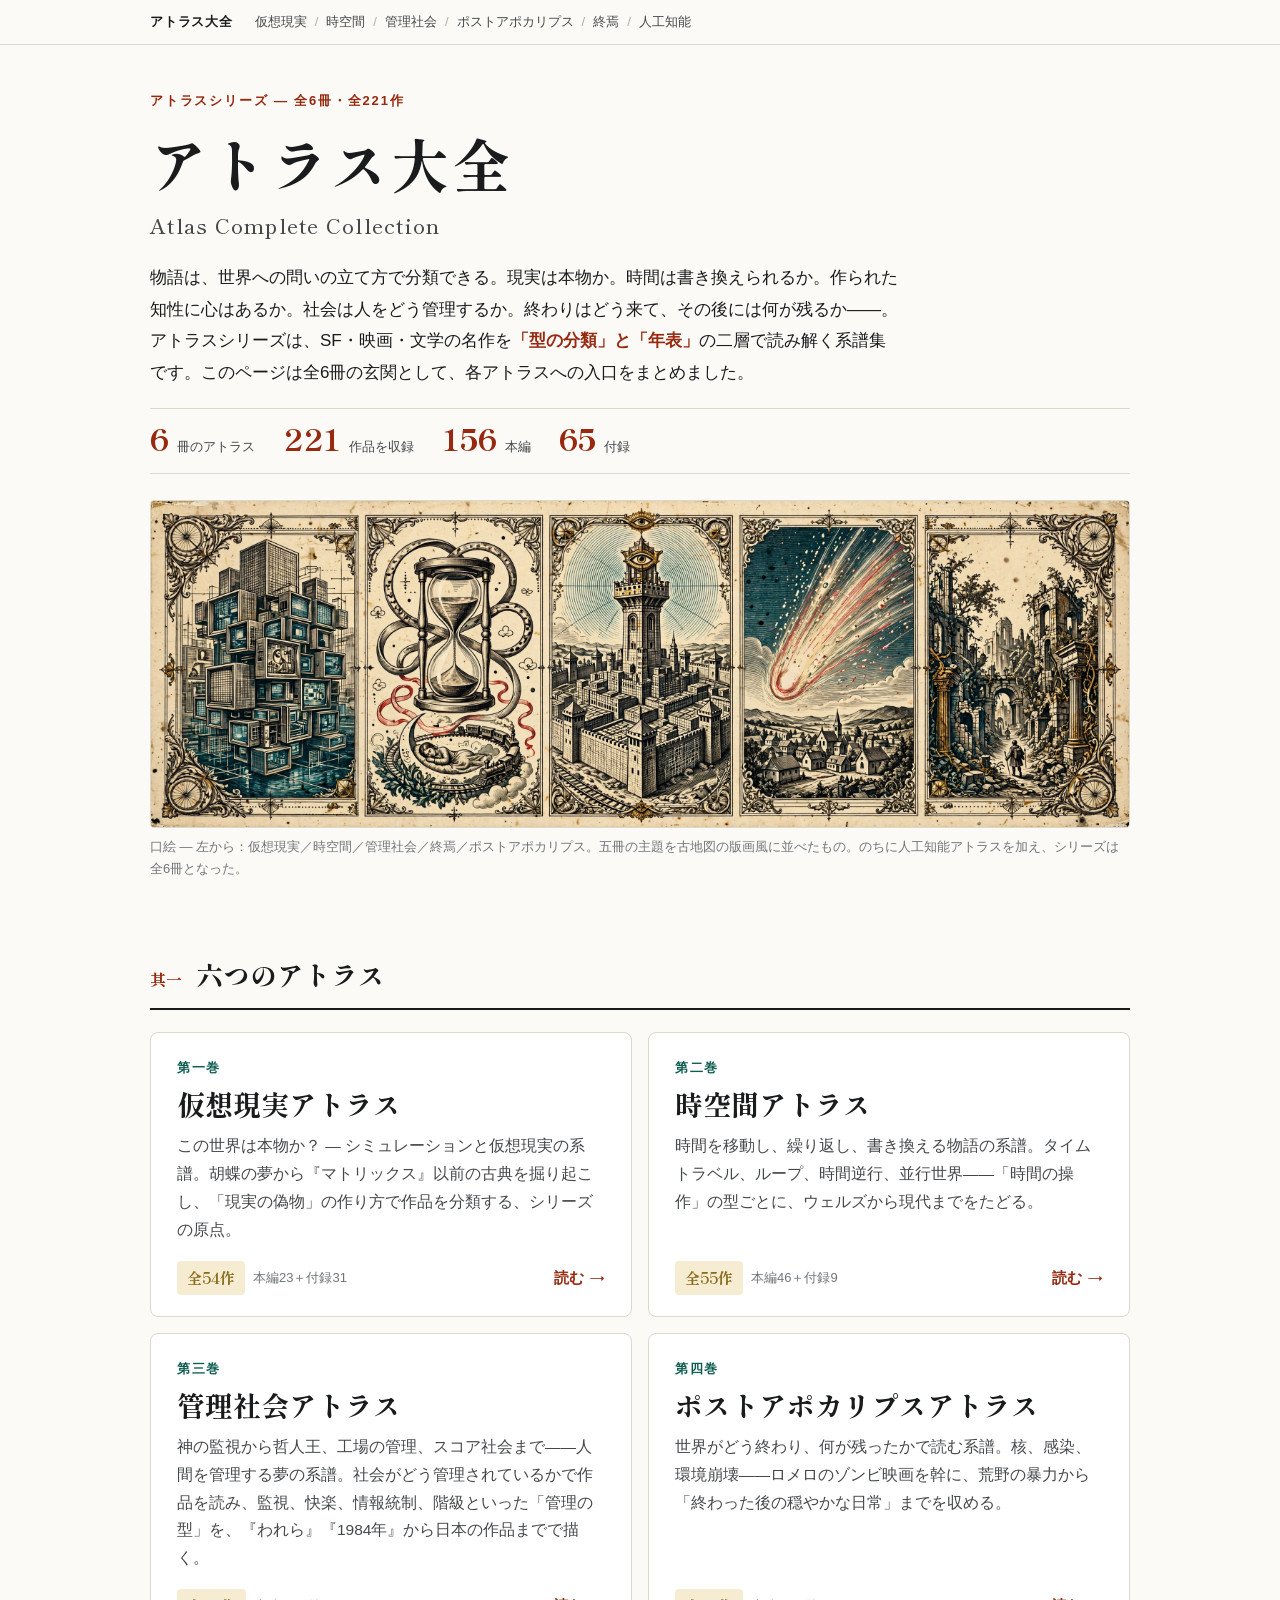
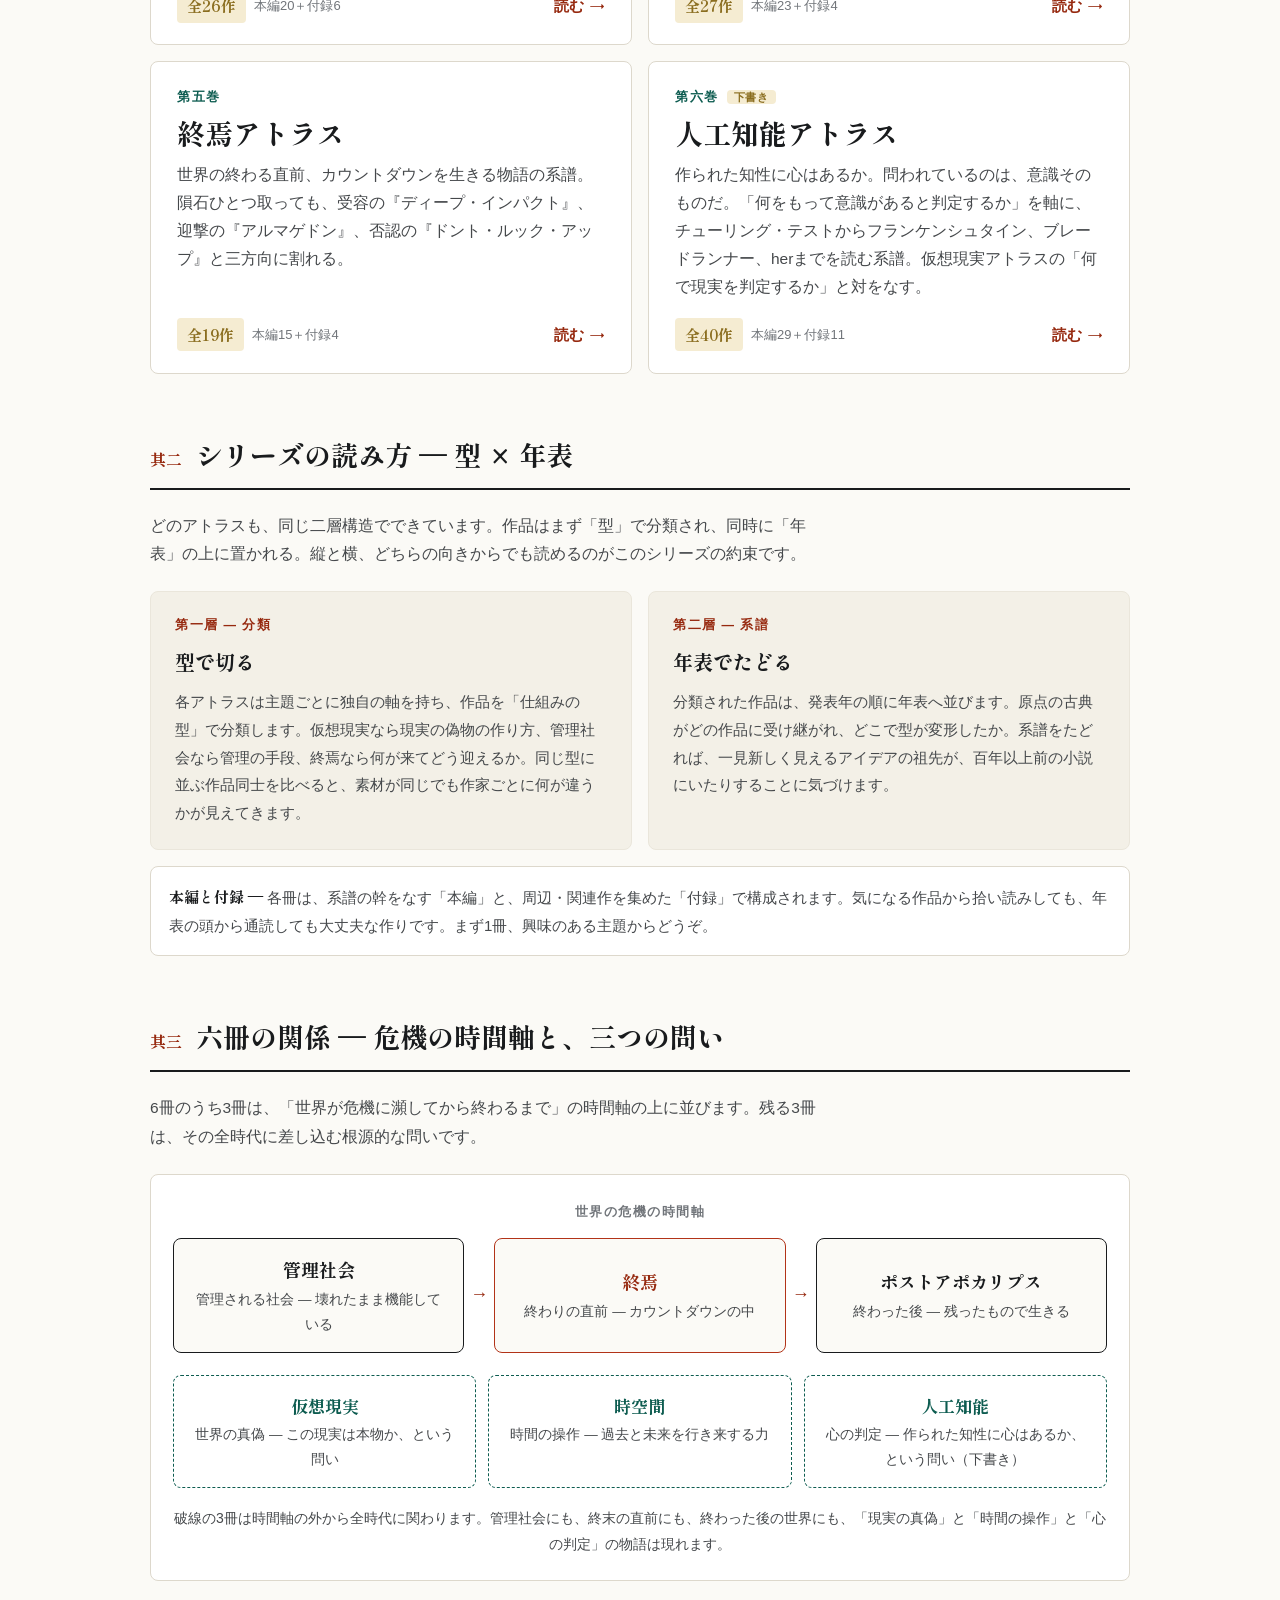
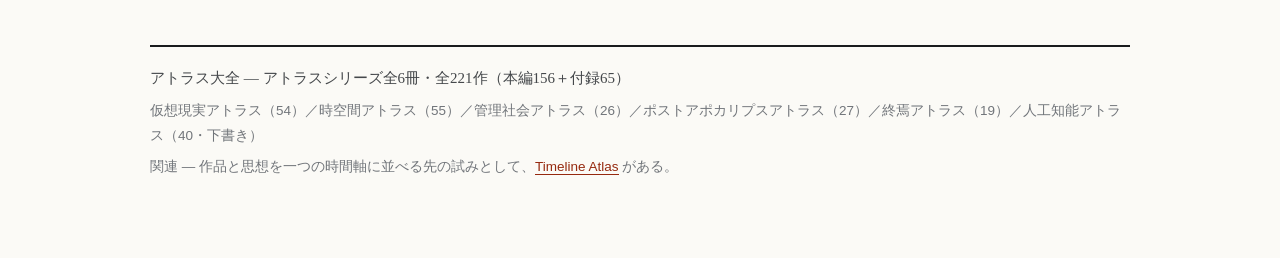
==== index.html @ c22747e1 "アトラス大全とREADMEを全6冊・全221作に更新 人工知能アトラスを第六巻（下書き）として玄関に加え、構図を危機の時間軸3冊と根源的な問い3冊に整えた。Timeline Atlas への一行の案内" ====
<!doctype html>
<html lang="ja">
  <head>
    <meta charset="utf-8" />
    <meta name="viewport" content="width=device-width, initial-scale=1, viewport-fit=cover" />
    <meta name="color-scheme" content="light dark" />
    <link rel="icon" href="data:," />
    <title>アトラス大全 ― アトラスシリーズ全6冊</title>
    <meta name="description" content="仮想現実・時空間・人工知能・管理社会・ポストアポカリプス・終焉。全221作を「型の分類×年表」で読む、アトラスシリーズ全6冊の玄関。" />
    <link rel="preconnect" href="https://fonts.googleapis.com" />
    <link rel="preconnect" href="https://fonts.gstatic.com" crossorigin />
    <link href="https://fonts.googleapis.com/css2?family=Shippori+Mincho+B1:wght@500;700;800&family=Zen+Kaku+Gothic+New:wght@400;500;700&display=swap" rel="stylesheet" />
    <style>
      button, [role="button"], select, summary, input:not([type="checkbox"], [type="radio"]) { min-height: 2.25rem; }
      * { box-sizing: border-box; }
      :root {
        --bg: #fbfaf6;
        --surface: #ffffff;
        --ink: #191b1d;
        --ink-2: #45484b;
        --muted: #71757a;
        --line: #ddd8cc;
        --line-soft: #eae6db;
        --accent: #b23318;
        --accent-ink: #96290f;
        --teal: #0d5c50;
        --gold: #8a6d1f;
        --gold-bg: #f5ecd2;
        --chip-bg: #f0ede4;
        --deep-bg: #f3f0e7;
      }
      @media (prefers-color-scheme: dark) {
        :root {
          --bg: #101315;
          --surface: #171a1d;
          --ink: #edeade;
          --ink-2: #c6c9c4;
          --muted: #9aa0a0;
          --line: #33383b;
          --line-soft: #262b2e;
          --accent: #e4704e;
          --accent-ink: #eda183;
          --teal: #57bfa9;
          --gold: #d9b95c;
          --gold-bg: #38300f;
          --chip-bg: #22262a;
          --deep-bg: #181c1f;
        }
      }
      html { scroll-behavior: smooth; }
      @media (prefers-reduced-motion: reduce) { html { scroll-behavior: auto; } }
      body {
        margin: 0;
        background: var(--bg);
        color: var(--ink);
        font-family: "Zen Kaku Gothic New", "Hiragino Kaku Gothic ProN", sans-serif;
        font-size: 16px;
        line-height: 1.85;
        -webkit-font-smoothing: antialiased;
      }
      .wrap { max-width: 1020px; margin: 0 auto; padding: 0 20px 72px; }
      .serif { font-family: "Shippori Mincho B1", "Hiragino Mincho ProN", serif; }

      /* ---------- intro ---------- */
      .intro { padding: 44px 0 8px; }
      .intro .kicker {
        color: var(--accent-ink); font-weight: 700; font-size: 13px; letter-spacing: .14em; margin: 0 0 14px;
      }
      .intro h1 {
        font-family: "Shippori Mincho B1", serif; font-weight: 800;
        font-size: clamp(38px, 8vw, 58px); line-height: 1.25; margin: 0 0 6px; letter-spacing: .04em;
      }
      .intro .sub {
        font-family: "Shippori Mincho B1", serif; font-size: clamp(16px, 3.4vw, 21px);
        font-weight: 500; color: var(--ink-2); margin: 0 0 18px; letter-spacing: .06em;
      }
      .intro .lead { font-size: 17px; max-width: 44em; margin: 0 0 10px; }
      .intro .lead strong { color: var(--accent-ink); font-weight: 700; }
      .totals {
        display: flex; flex-wrap: wrap; gap: 10px 28px; margin: 20px 0 4px;
        padding: 14px 0; border-top: 1px solid var(--line); border-bottom: 1px solid var(--line);
      }
      .totals .t { display: flex; align-items: baseline; gap: 8px; }
      .totals .num { font-family: "Shippori Mincho B1", serif; font-size: 30px; font-weight: 800; color: var(--accent-ink); line-height: 1; }
      .totals .lbl { font-size: 13px; color: var(--ink-2); font-weight: 500; }
      figure.hero { margin: 26px 0 6px; }
      figure.hero img { width: 100%; height: auto; display: block; border: 1px solid var(--line); border-radius: 4px; }
      figure.hero figcaption { font-size: 13px; color: var(--muted); margin-top: 8px; line-height: 1.7; }

      /* ---------- sections ---------- */
      section.block { margin-top: 56px; }
      .block-head { display: flex; align-items: baseline; gap: 14px; border-bottom: 2px solid var(--ink); padding-bottom: 8px; margin-bottom: 22px; }
      .block-head h2 { font-family: "Shippori Mincho B1", serif; font-size: clamp(21px, 4vw, 27px); font-weight: 800; margin: 0; }
      .block-head .no { color: var(--accent-ink); font-family: "Shippori Mincho B1", serif; font-weight: 700; }
      .block-lead { max-width: 44em; margin: 0 0 22px; color: var(--ink-2); font-size: 15.5px; }

      /* ---------- atlas cards ---------- */
      .cards { display: grid; grid-template-columns: 1fr; gap: 16px; }
      @media (min-width: 720px) { .cards { grid-template-columns: 1fr 1fr; } }
      .card {
        display: flex; flex-direction: column; gap: 0;
        background: var(--surface); border: 1px solid var(--line); border-radius: 8px;
        padding: 24px 26px 20px; text-decoration: none; color: var(--ink);
        transition: border-color .18s ease, box-shadow .18s ease;
      }
      .card:hover, .card:focus-visible { border-color: var(--accent); box-shadow: 0 2px 14px rgba(0,0,0,.08); }
      .card:focus-visible { outline: 2px solid var(--accent); outline-offset: 2px; }
      @media (prefers-reduced-motion: reduce) { .card { transition: none; } }
      .card .vol {
        font-size: 12.5px; font-weight: 700; letter-spacing: .12em; color: var(--teal); margin: 0 0 6px;
      }
      .card .vol .draft {
        margin-left: 8px; font-size: 11px; letter-spacing: .08em; font-weight: 700;
        color: var(--gold); background: var(--gold-bg); border-radius: 4px; padding: 1px 7px;
      }
      .card h3 {
        font-family: "Shippori Mincho B1", serif; font-weight: 800;
        font-size: clamp(22px, 4.4vw, 28px); line-height: 1.35; margin: 0 0 8px;
      }
      .card .desc { margin: 0 0 16px; color: var(--ink-2); font-size: 15.5px; line-height: 1.8; }
      .card .meta { display: flex; flex-wrap: wrap; align-items: center; gap: 8px; margin-top: auto; }
      .card .count {
        font-family: "Shippori Mincho B1", serif; font-weight: 700; font-size: 15px;
        background: var(--gold-bg); color: var(--gold); border-radius: 4px; padding: 3px 10px;
      }
      .card .breakdown { font-size: 13px; color: var(--muted); }
      .card .go {
        margin-left: auto; font-weight: 700; color: var(--accent-ink); font-size: 15px;
        display: inline-flex; align-items: center; gap: 6px; min-height: 36px;
      }
      .card .go .arr { font-family: "Shippori Mincho B1", serif; }

      /* ---------- how to read ---------- */
      .layers { display: grid; grid-template-columns: 1fr; gap: 16px; }
      @media (min-width: 720px) { .layers { grid-template-columns: 1fr 1fr; } }
      .layer { background: var(--deep-bg); border: 1px solid var(--line-soft); border-radius: 8px; padding: 22px 24px; }
      .layer .tag { font-size: 12.5px; font-weight: 700; letter-spacing: .12em; color: var(--accent-ink); margin: 0 0 6px; }
      .layer h3 { font-family: "Shippori Mincho B1", serif; font-size: 20px; font-weight: 800; margin: 0 0 8px; }
      .layer p { margin: 0; color: var(--ink-2); font-size: 15px; }
      .cross-note {
        margin-top: 16px; padding: 16px 18px; background: var(--surface);
        border: 1px solid var(--line); border-radius: 8px; font-size: 15px; color: var(--ink-2);
      }
      .cross-note b { color: var(--ink); font-family: "Shippori Mincho B1", serif; }

      /* ---------- relation diagram ---------- */
      .diagram { border: 1px solid var(--line); border-radius: 8px; background: var(--surface); padding: 26px 22px 22px; }
      .axis-label { font-size: 12.5px; font-weight: 700; letter-spacing: .12em; color: var(--muted); text-align: center; margin: 0 0 14px; }
      .axis { display: flex; flex-direction: column; align-items: stretch; gap: 0; }
      .node {
        border: 1.5px solid var(--ink); border-radius: 8px; padding: 14px 18px; text-align: center;
        background: var(--bg);
      }
      .node .n-title { font-family: "Shippori Mincho B1", serif; font-weight: 800; font-size: 18px; display: block; }
      .node .n-sub { font-size: 13.5px; color: var(--ink-2); display: block; margin-top: 2px; }
      .node.hot { border-color: var(--accent); }
      .node.hot .n-title { color: var(--accent-ink); }
      .connector { display: flex; justify-content: center; padding: 4px 0; color: var(--accent-ink); font-weight: 700; font-size: 18px; line-height: 1.2; }
      @media (min-width: 720px) {
        .axis { flex-direction: row; align-items: stretch; }
        .node { flex: 1; display: flex; flex-direction: column; justify-content: center; }
        .connector { align-items: center; padding: 0 6px; }
        .connector .v { display: none; }
      }
      @media (max-width: 719px) { .connector .h { display: none; } }
      .cross { display: grid; grid-template-columns: 1fr; gap: 12px; margin-top: 22px; }
      @media (min-width: 720px) { .cross { grid-template-columns: 1fr 1fr 1fr; } }
      .cross .c {
        border: 1.5px dashed var(--teal); border-radius: 8px; padding: 14px 18px; text-align: center;
      }
      .cross .c .n-title { font-family: "Shippori Mincho B1", serif; font-weight: 800; font-size: 17px; color: var(--teal); display: block; }
      .cross .c .n-sub { font-size: 13.5px; color: var(--ink-2); display: block; margin-top: 2px; }
      .diagram .foot { margin: 18px 0 0; font-size: 14px; color: var(--ink-2); text-align: center; }

      /* ---------- colophon ---------- */
      footer.colophon { margin-top: 64px; border-top: 2px solid var(--ink); padding-top: 18px; }
      footer.colophon p { font-size: 13.5px; color: var(--muted); margin: 0 0 6px; }
      footer.colophon .fin { font-family: "Shippori Mincho B1", serif; font-size: 15px; color: var(--ink-2); }
    
      /* ---------- series nav ---------- */
      .series-nav {
        border-bottom: 1px solid var(--line);
        background: var(--bg);
        font-size: 13px;
      }
      .series-nav .inner {
        max-width: 1020px;
        margin: 0 auto;
        padding: 10px 20px;
        display: flex;
        flex-wrap: wrap;
        gap: 8px 0;
        align-items: baseline;
      }
      .series-nav a {
        color: var(--ink-2);
        text-decoration: none;
        font-weight: 500;
      }
      .series-nav a:hover,
      .series-nav a:focus-visible { color: var(--accent-ink); }
      .series-nav a:focus-visible { outline: 2px solid var(--accent); outline-offset: 2px; }
      .series-nav .home {
        font-weight: 700;
        color: var(--accent-ink);
        margin-right: 14px;
        letter-spacing: .06em;
      }
      .series-nav .home.here { color: var(--ink); }
      .series-nav .vols {
        display: flex;
        flex-wrap: wrap;
        gap: 6px 0;
        align-items: baseline;
      }
      .series-nav .vols a,
      .series-nav .vols .here { padding: 0 8px; }
      .series-nav .vols .here { font-weight: 700; color: var(--ink); }
      .series-nav .sep { color: var(--muted); opacity: .55; user-select: none; }
      footer a { color: var(--accent-ink); text-decoration: none; border-bottom: 1px solid currentColor; }
      footer a:hover, footer a:focus-visible { color: var(--accent); }

    </style>
  <link rel="manifest" href="manifest.webmanifest"><meta name="theme-color" content="#0d1526"><link rel="icon" type="image/svg+xml" href="icon.svg"><link rel="apple-touch-icon" href="apple-touch-icon.png"><meta name="mobile-web-app-capable" content="yes"><meta name="apple-mobile-web-app-capable" content="yes"><meta name="apple-mobile-web-app-title" content="アトラス大全"></head>
  <body>
    <nav class="series-nav" aria-label="アトラスシリーズ">
      <div class="inner">
        <span class="home here" aria-current="page">アトラス大全</span>
        <div class="vols"><a href="./virtual-reality/">仮想現実</a><span class="sep" aria-hidden="true">/</span><a href="./spacetime/">時空間</a><span class="sep" aria-hidden="true">/</span><a href="./management-society/">管理社会</a><span class="sep" aria-hidden="true">/</span><a href="./post-apocalypse/">ポストアポカリプス</a><span class="sep" aria-hidden="true">/</span><a href="./end-of-the-world/">終焉</a><span class="sep" aria-hidden="true">/</span><a href="./ai/">人工知能</a></div>
      </div>
    </nav>
    <main class="wrap">

      <!-- ================= intro ================= -->
      <header class="intro">
        <p class="kicker">アトラスシリーズ ― 全6冊・全221作</p>
        <h1>アトラス大全</h1>
        <p class="sub">Atlas Complete Collection</p>
        <p class="lead">
          物語は、世界への問いの立て方で分類できる。現実は本物か。時間は書き換えられるか。作られた知性に心はあるか。社会は人をどう管理するか。終わりはどう来て、その後には何が残るか――。
          アトラスシリーズは、SF・映画・文学の名作を<strong>「型の分類」と「年表」</strong>の二層で読み解く系譜集です。このページは全6冊の玄関として、各アトラスへの入口をまとめました。
        </p>
        <div class="totals" aria-label="収録総数">
          <div class="t"><span class="num">6</span><span class="lbl">冊のアトラス</span></div>
          <div class="t"><span class="num">221</span><span class="lbl">作品を収録</span></div>
          <div class="t"><span class="num">156</span><span class="lbl">本編</span></div>
          <div class="t"><span class="num">65</span><span class="lbl">付録</span></div>
        </div>
        <figure class="hero">
          <img src="[data-uri]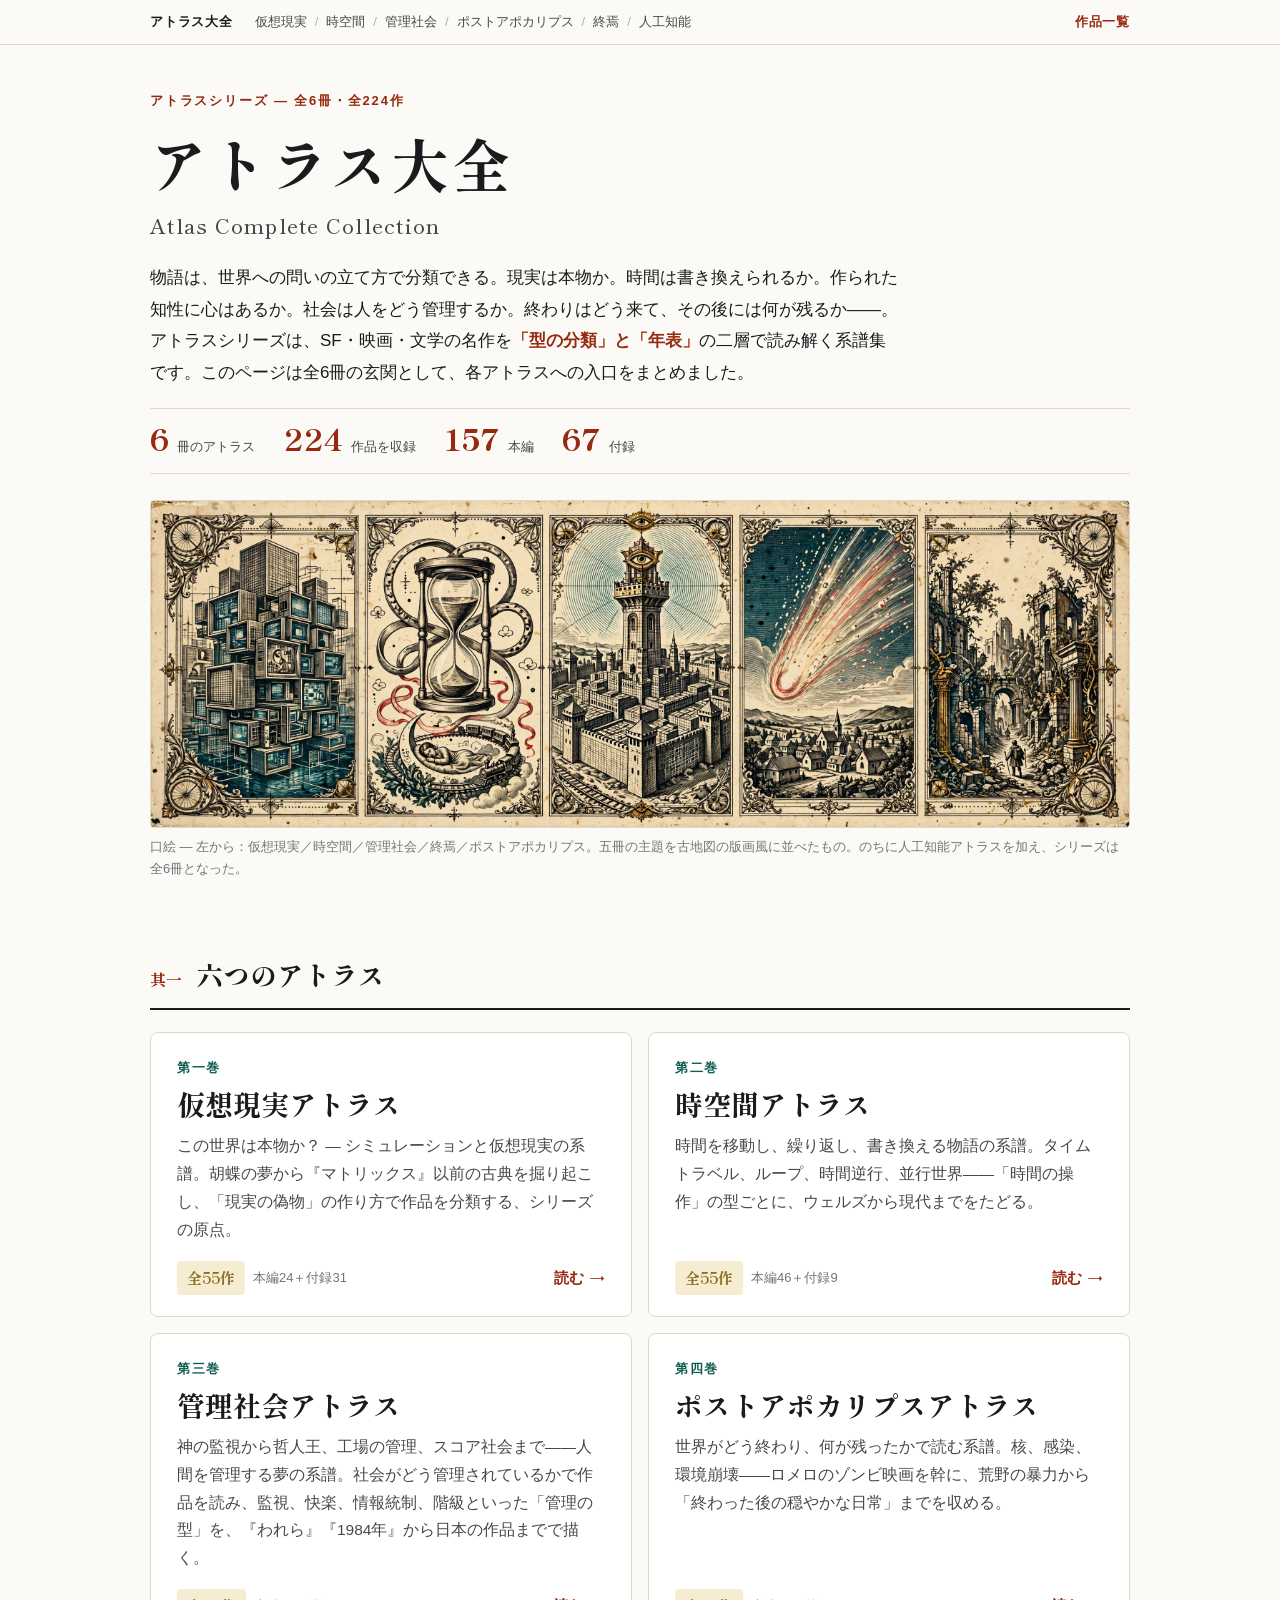
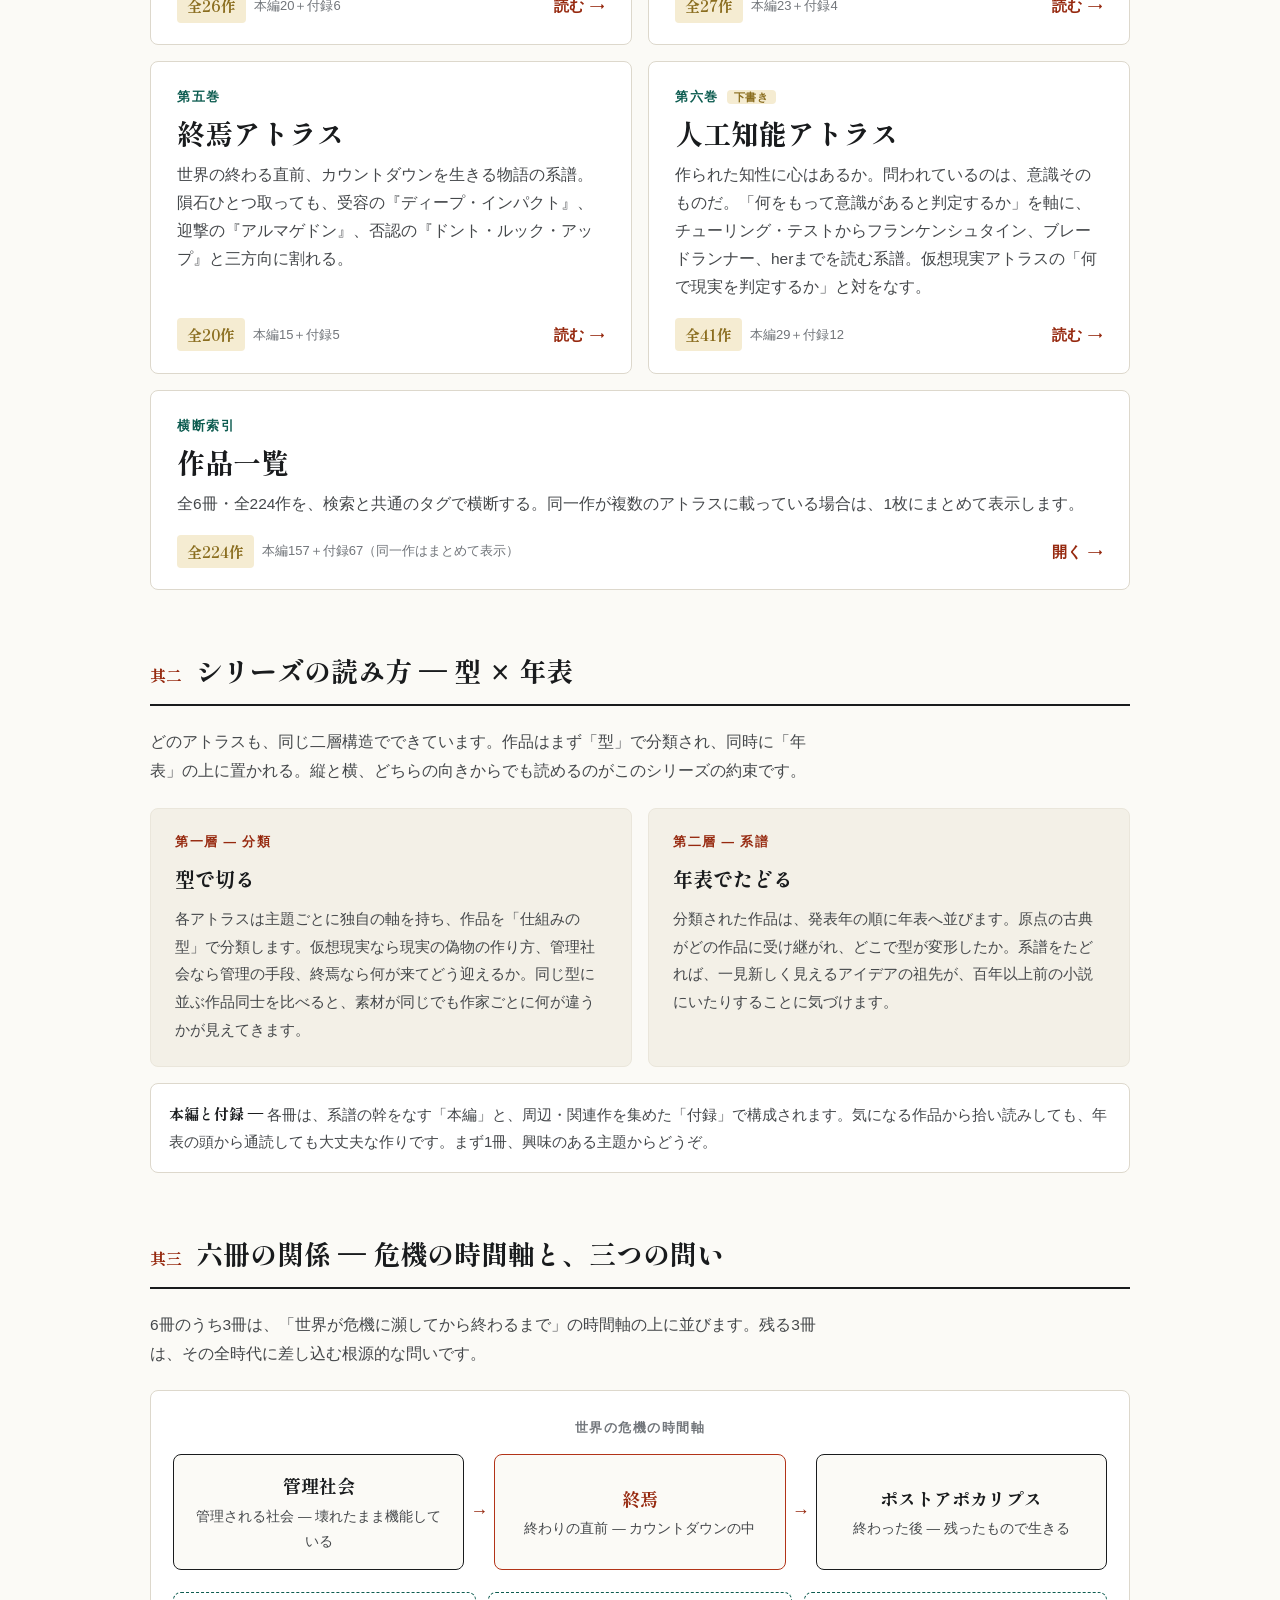
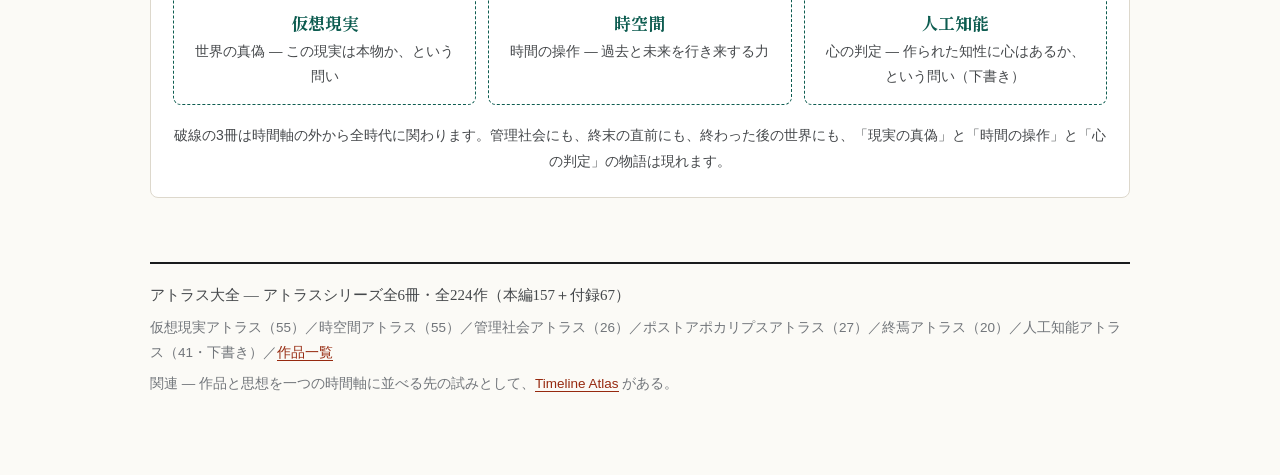
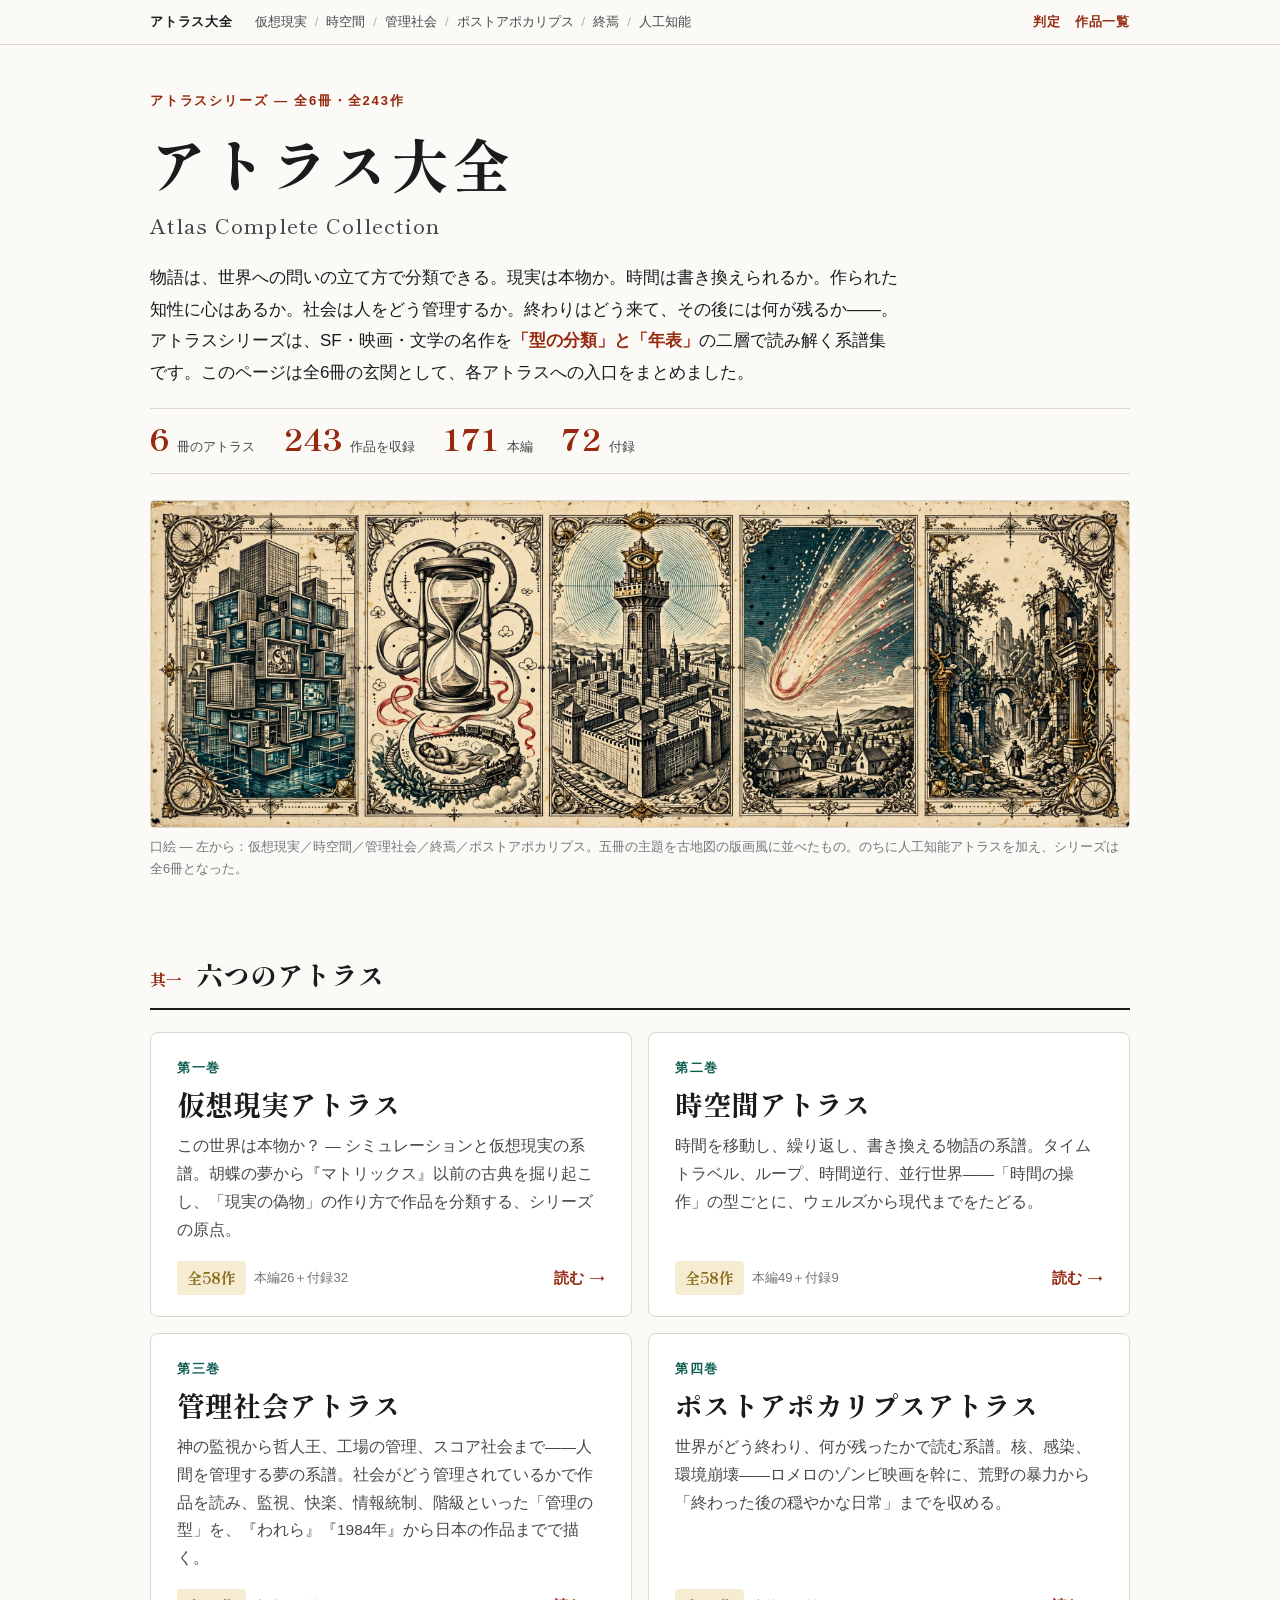
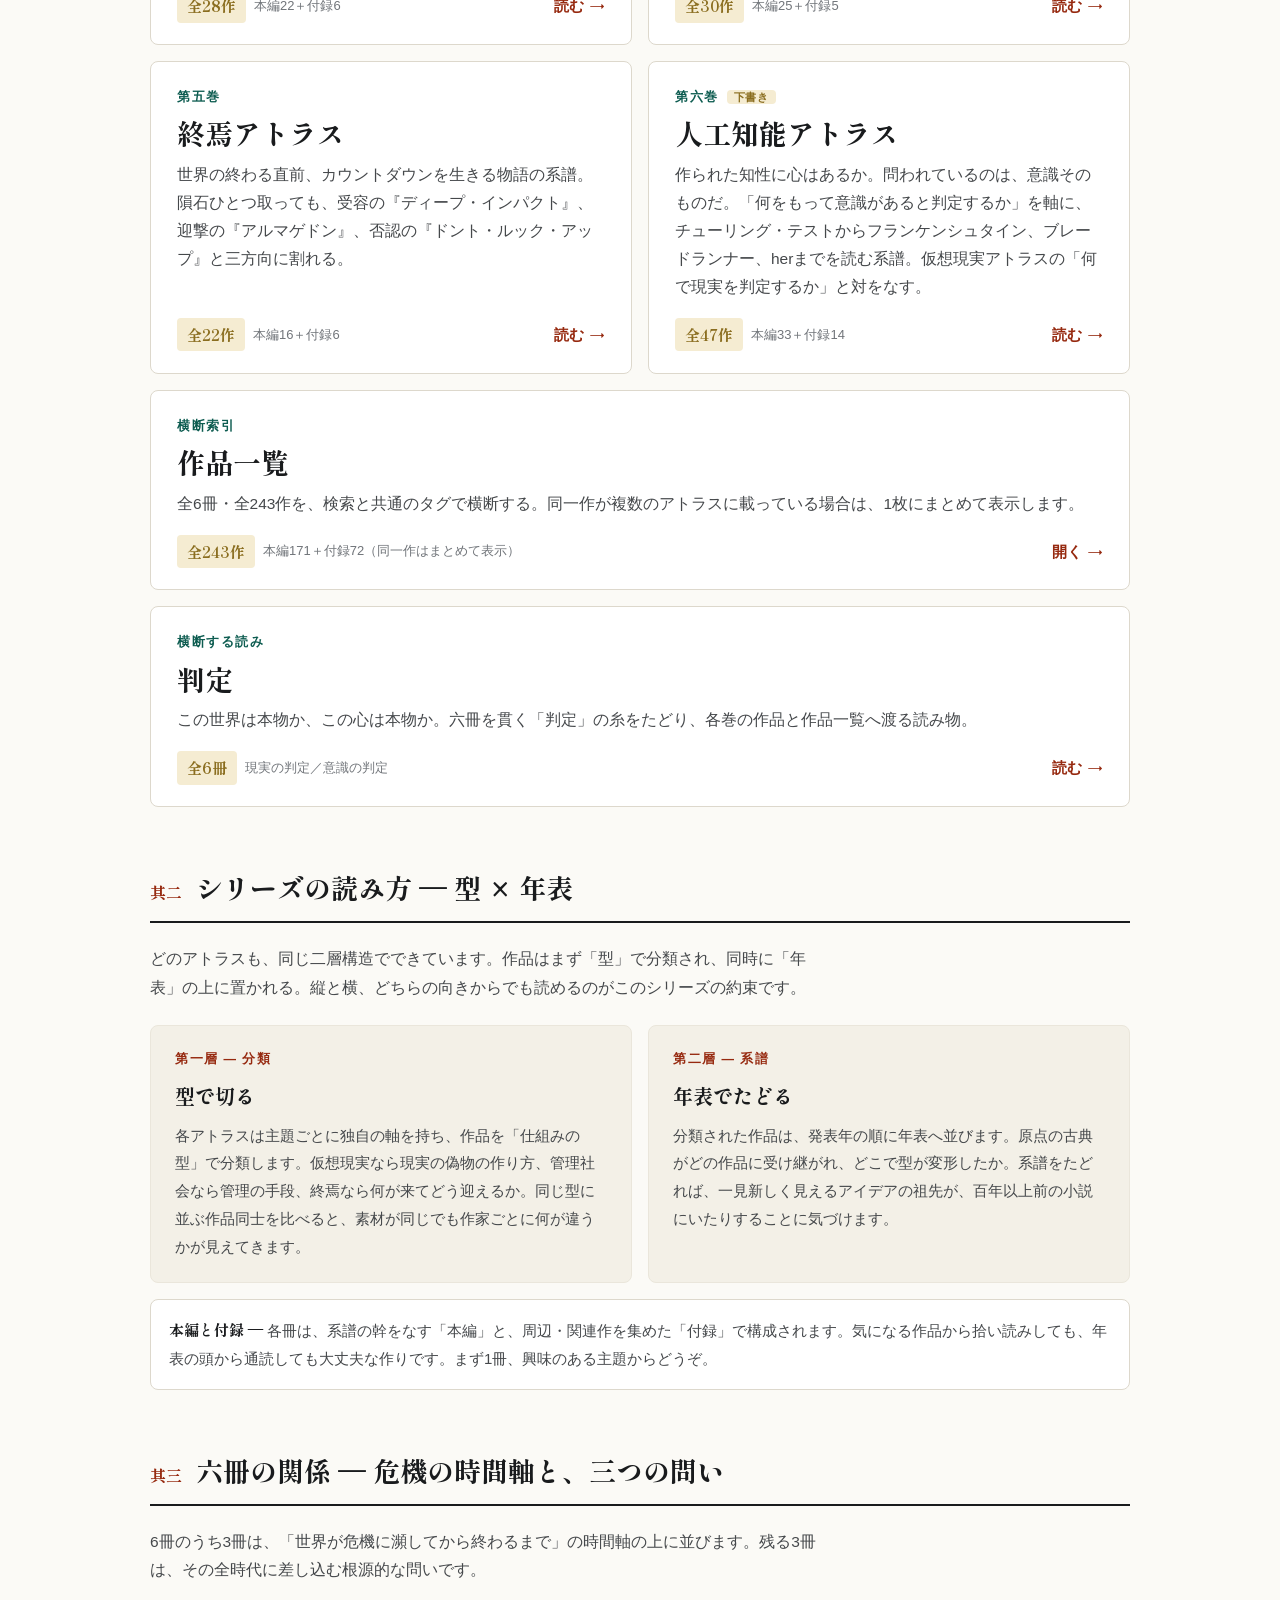
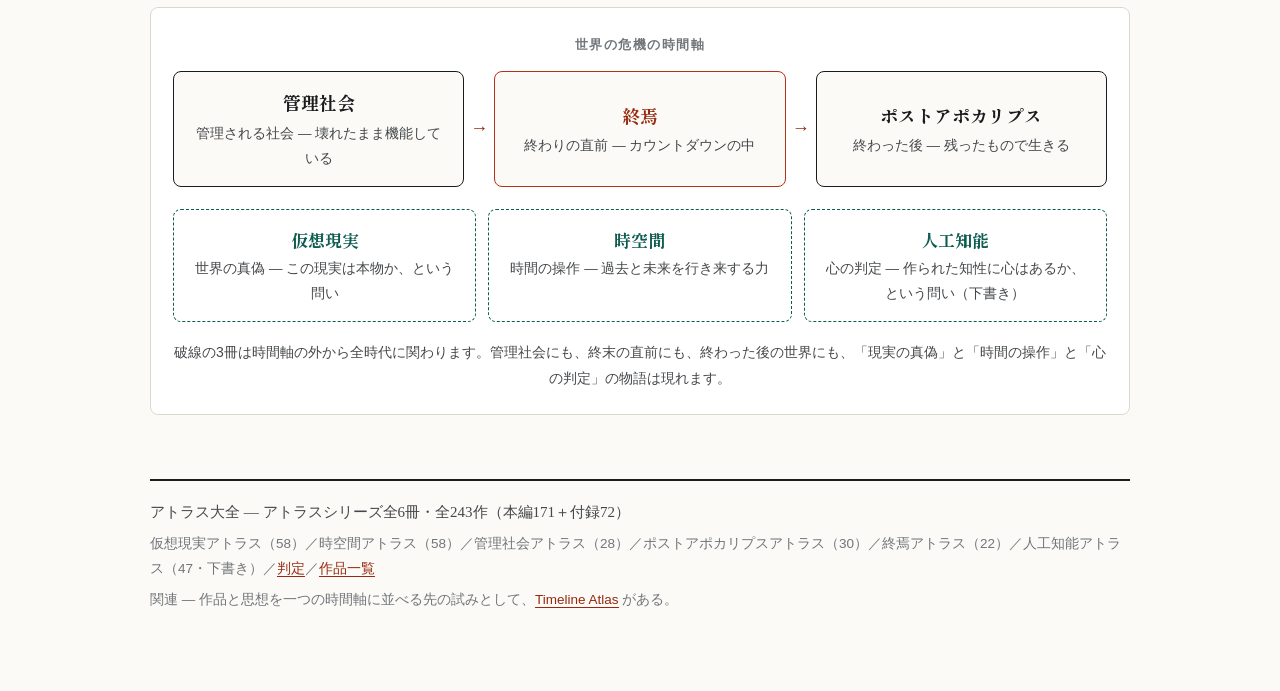
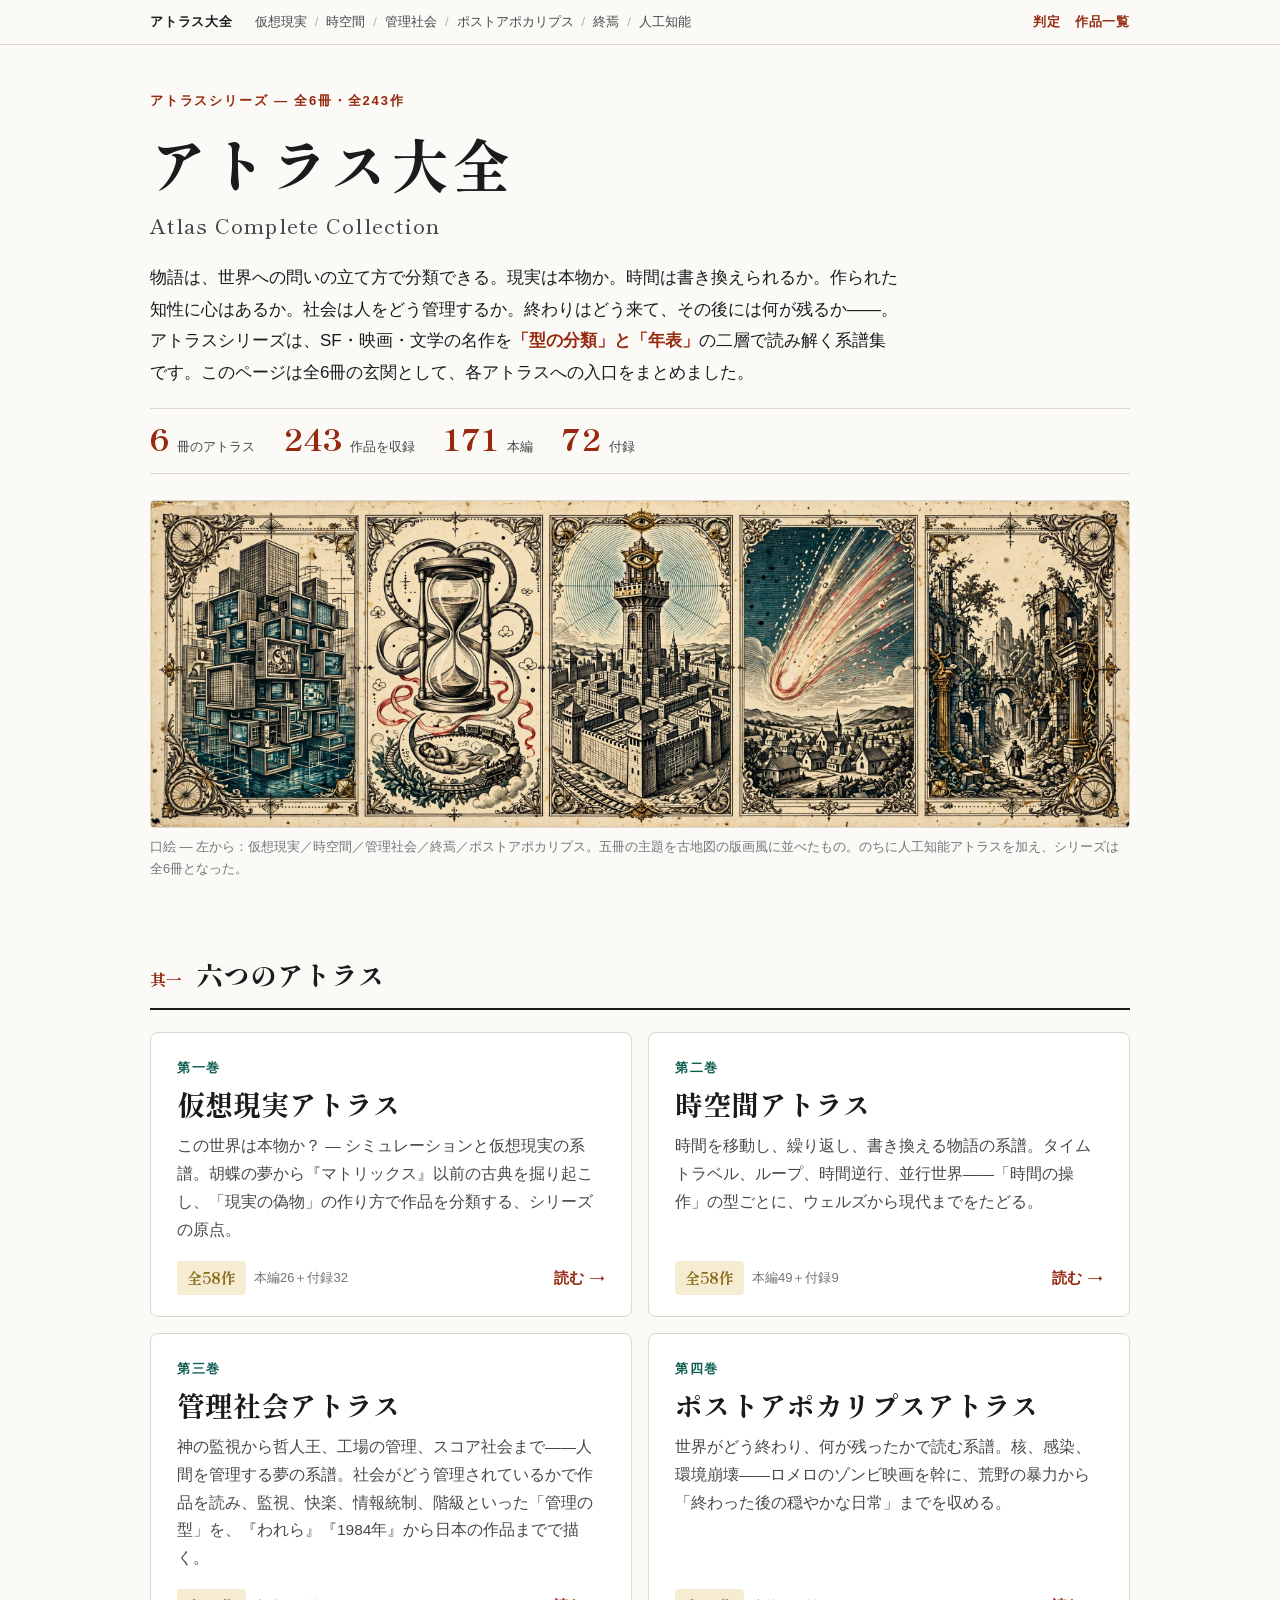
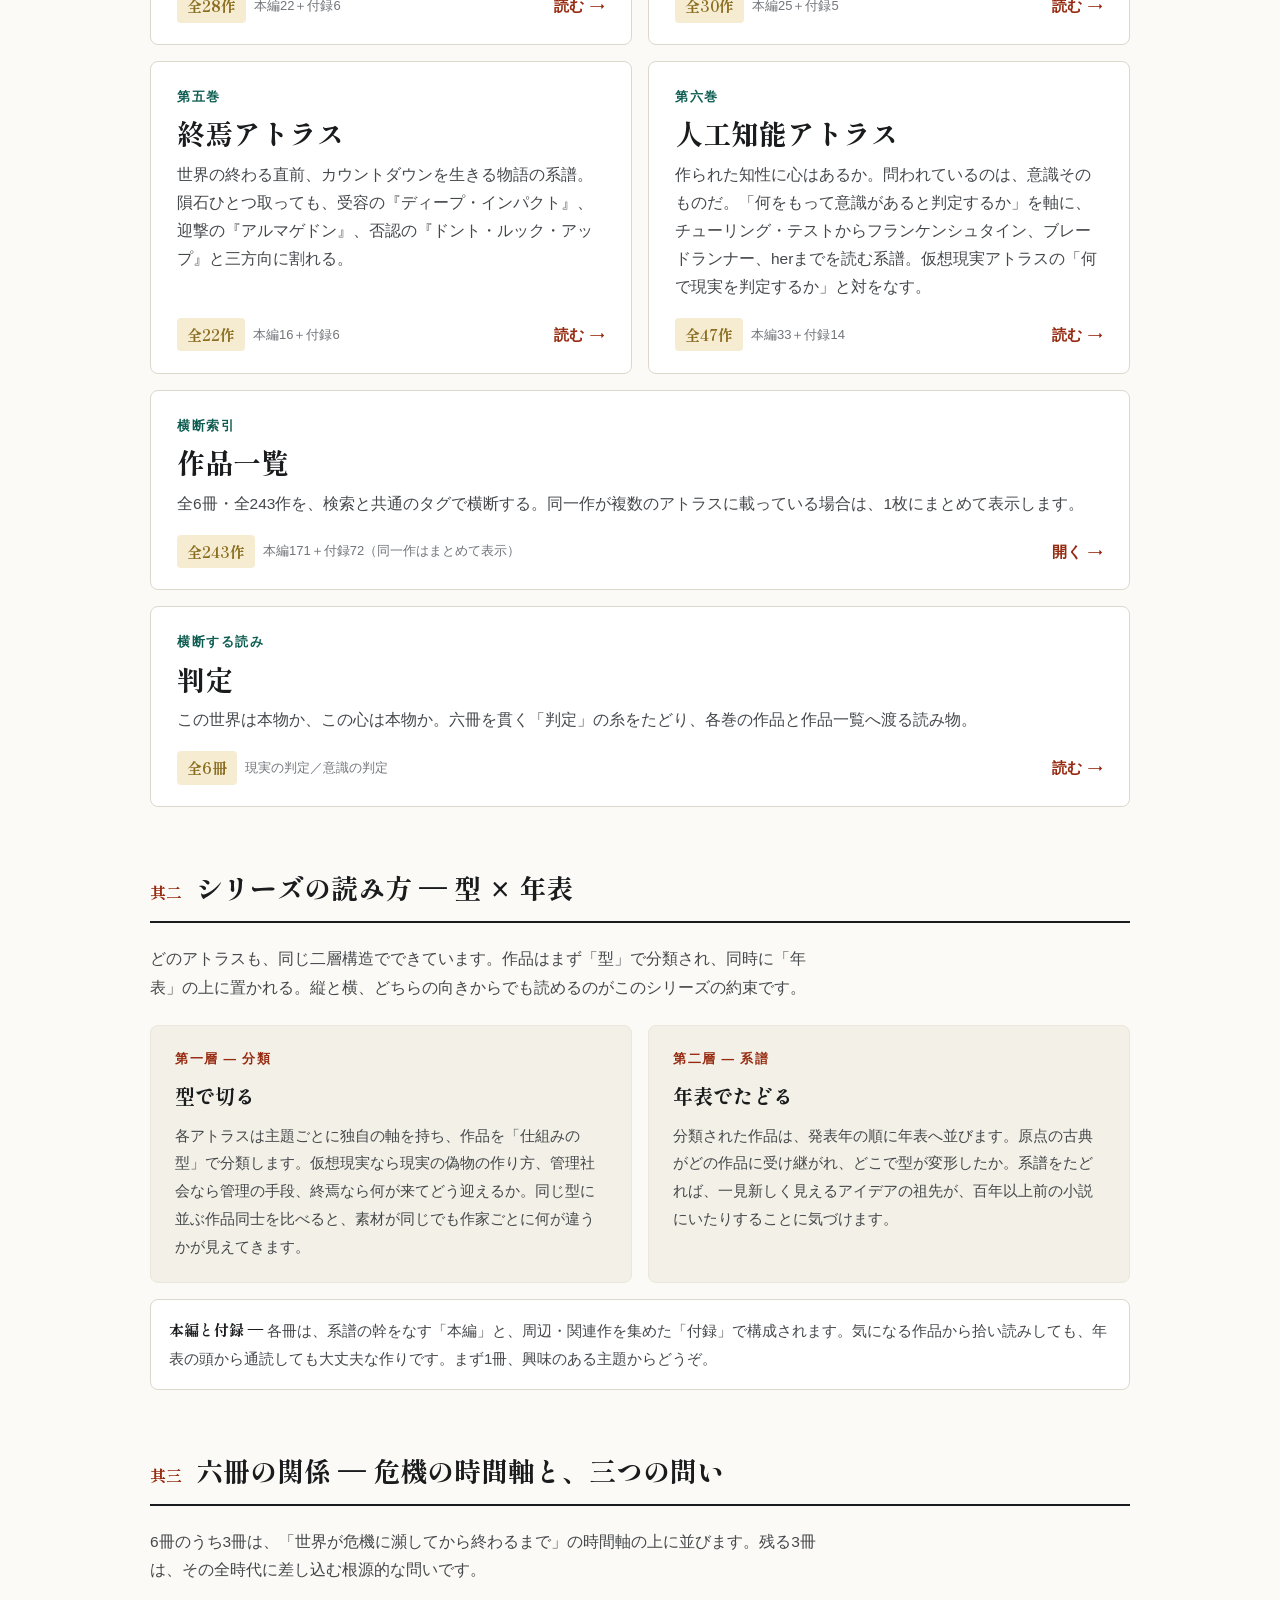
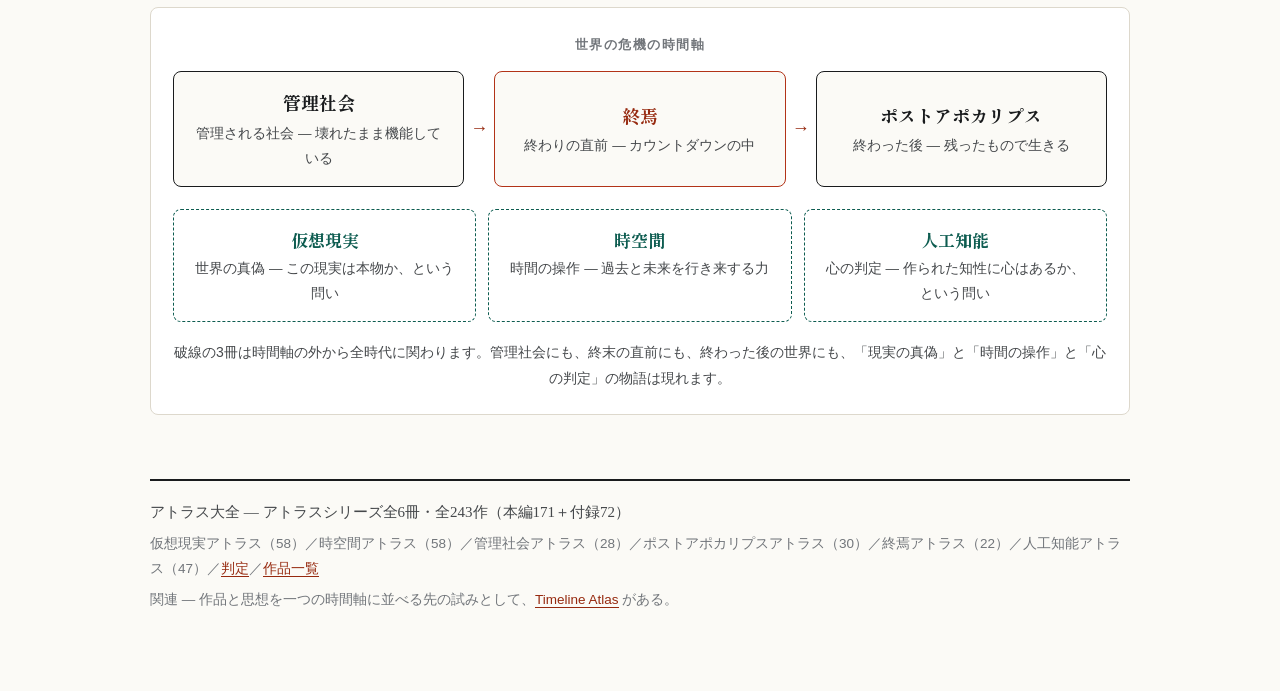
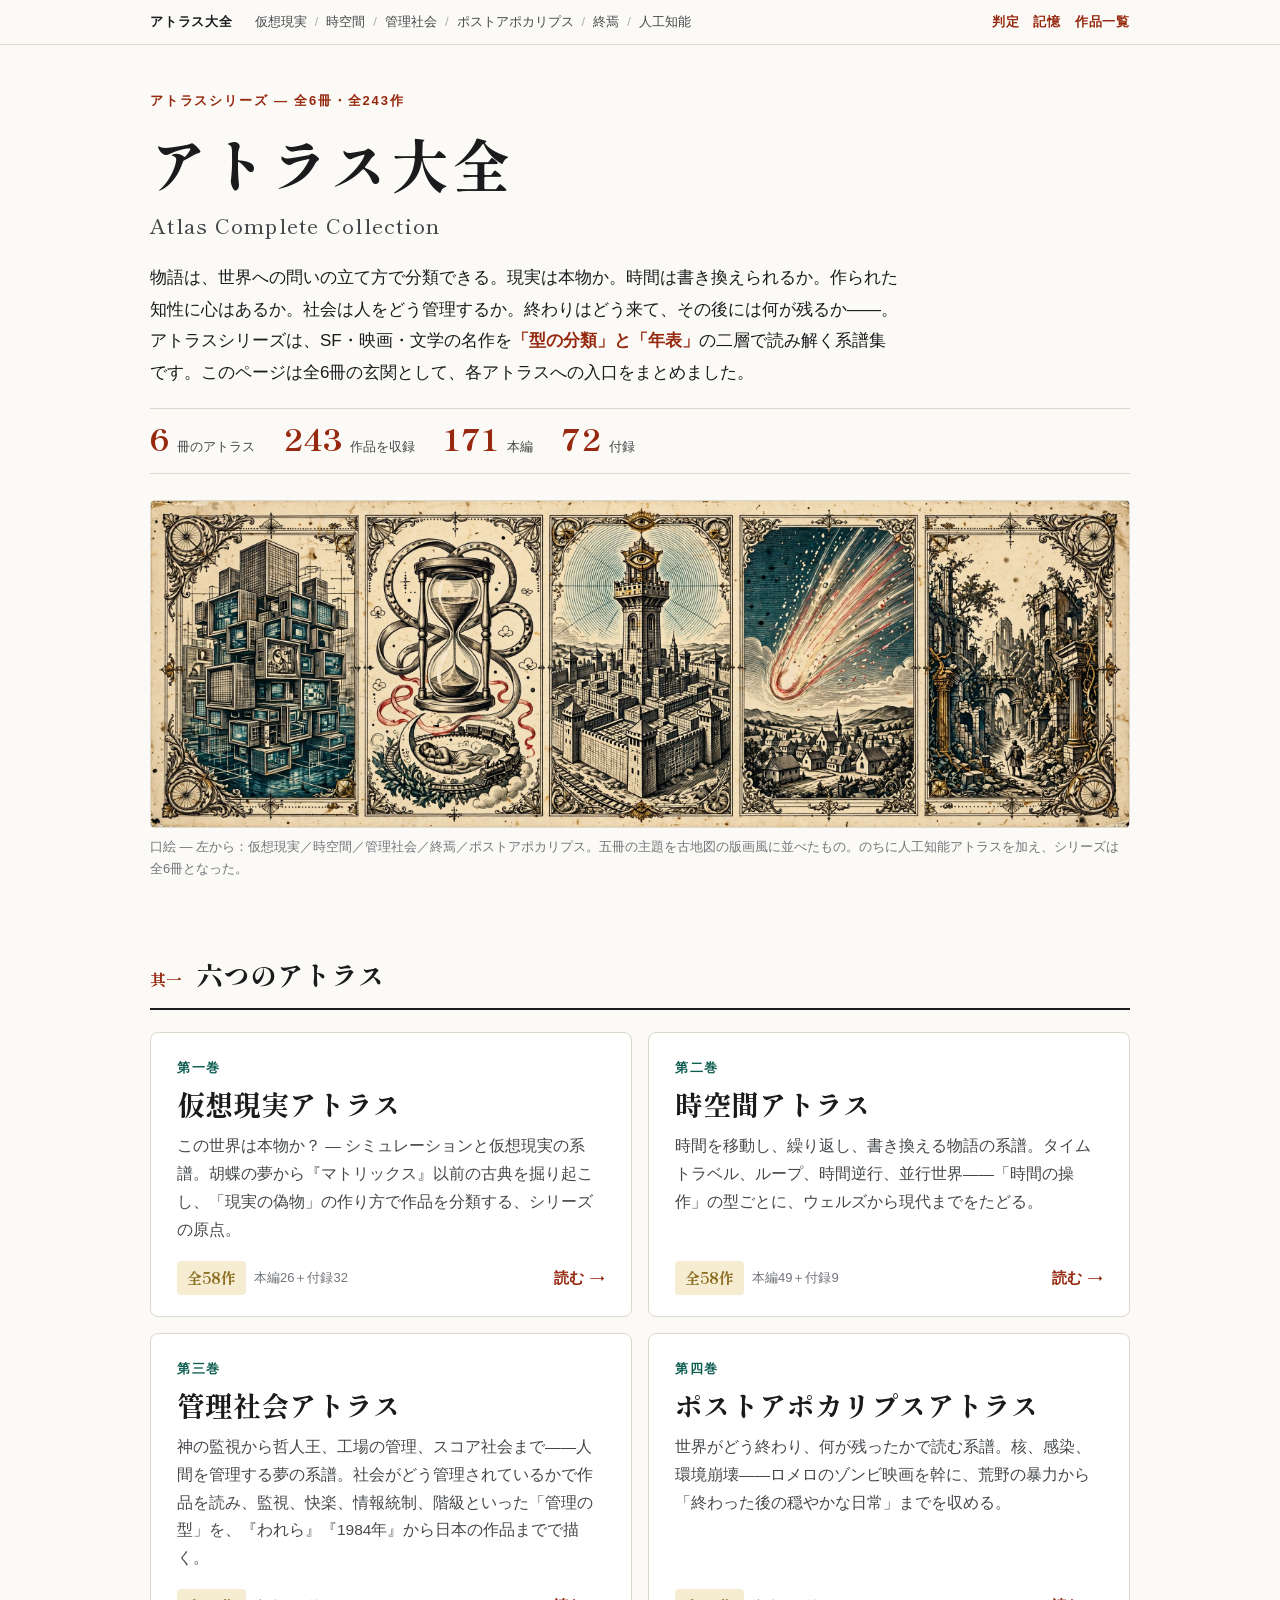
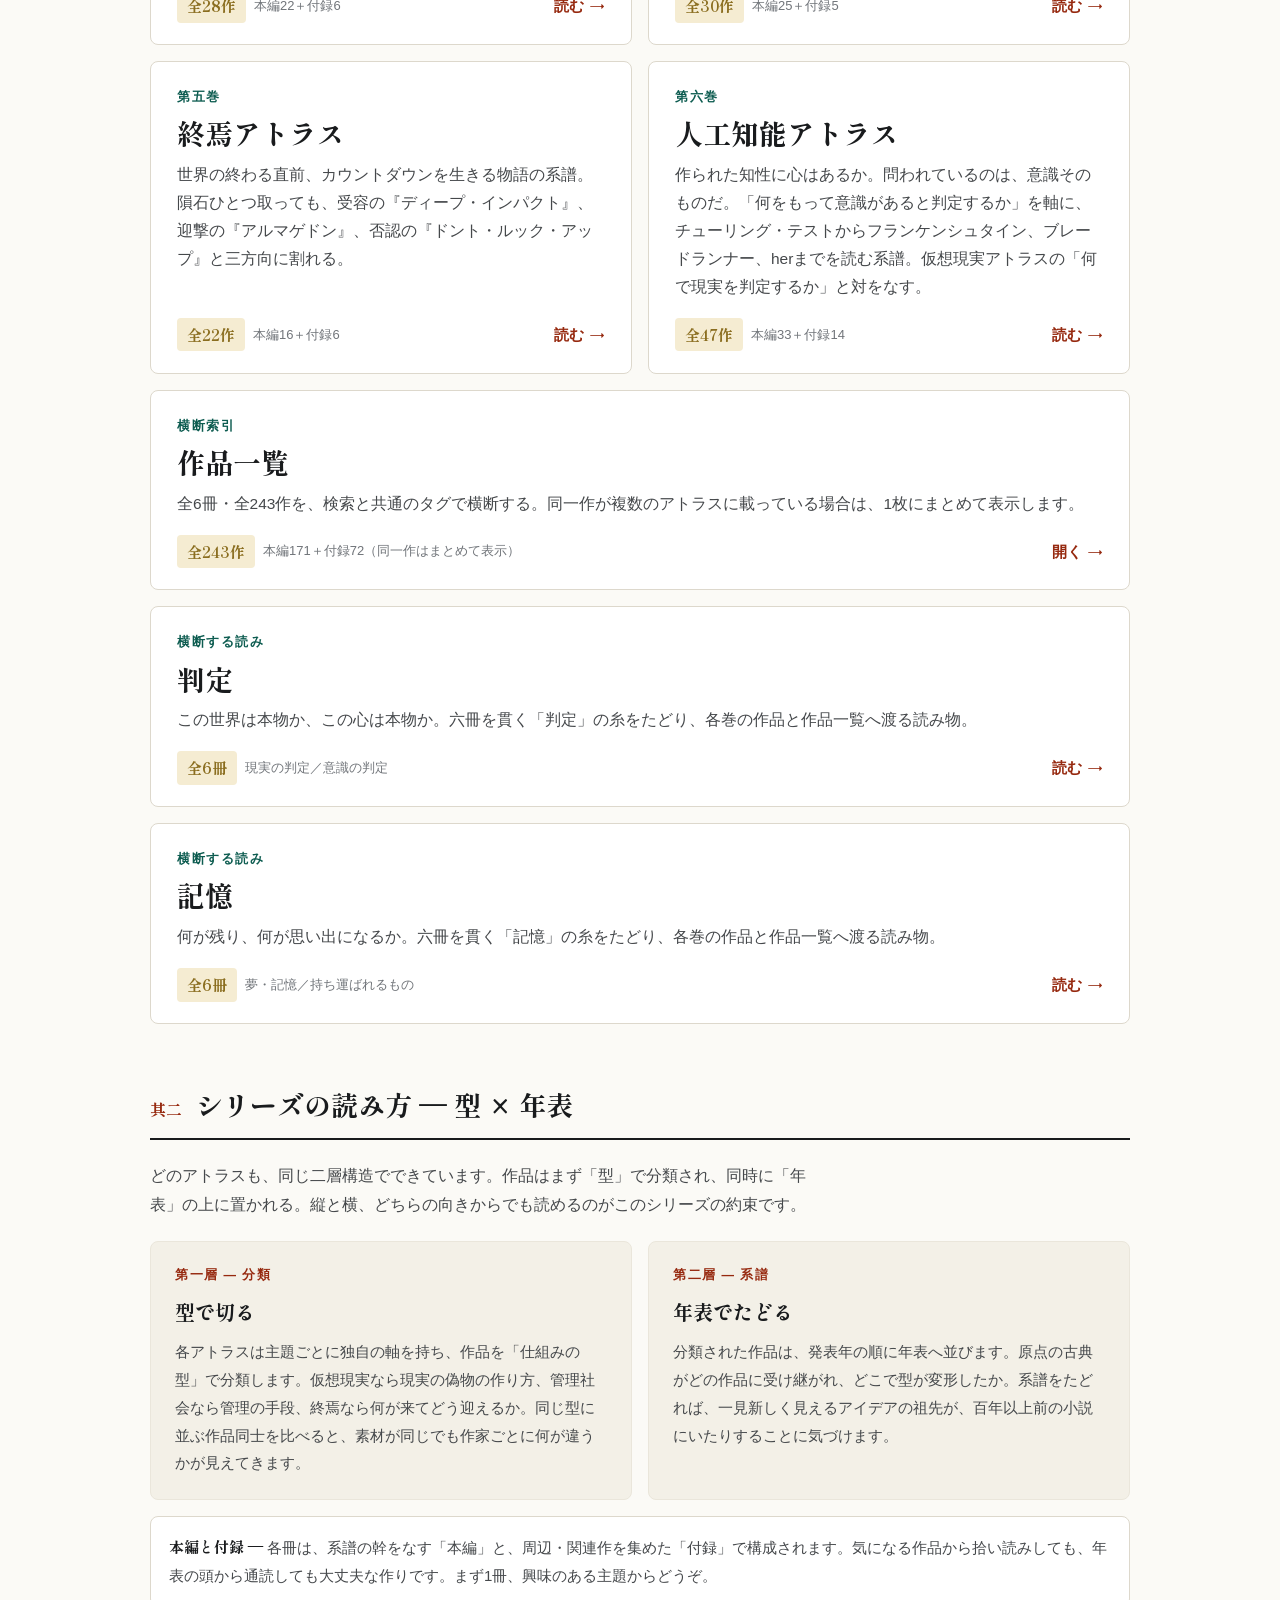
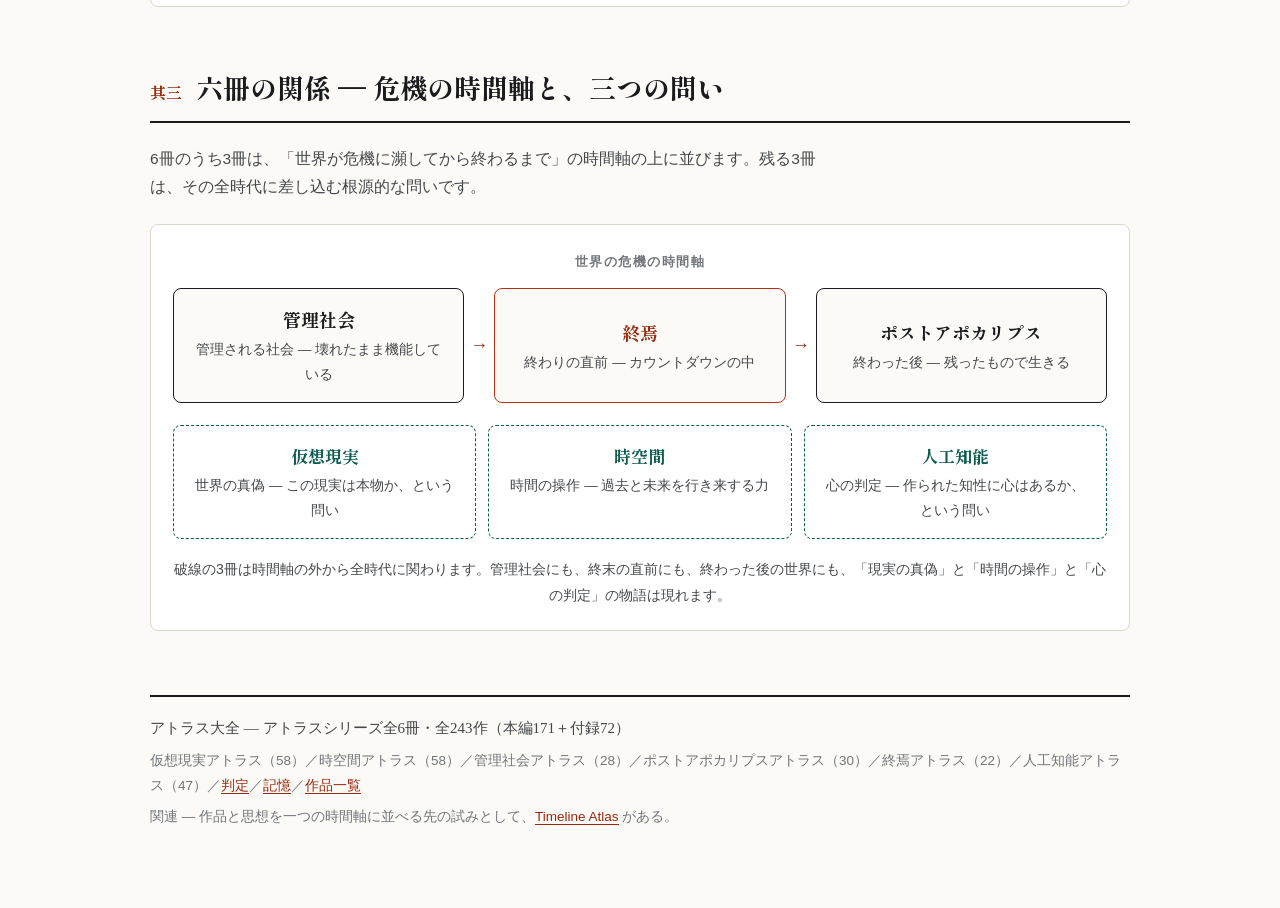
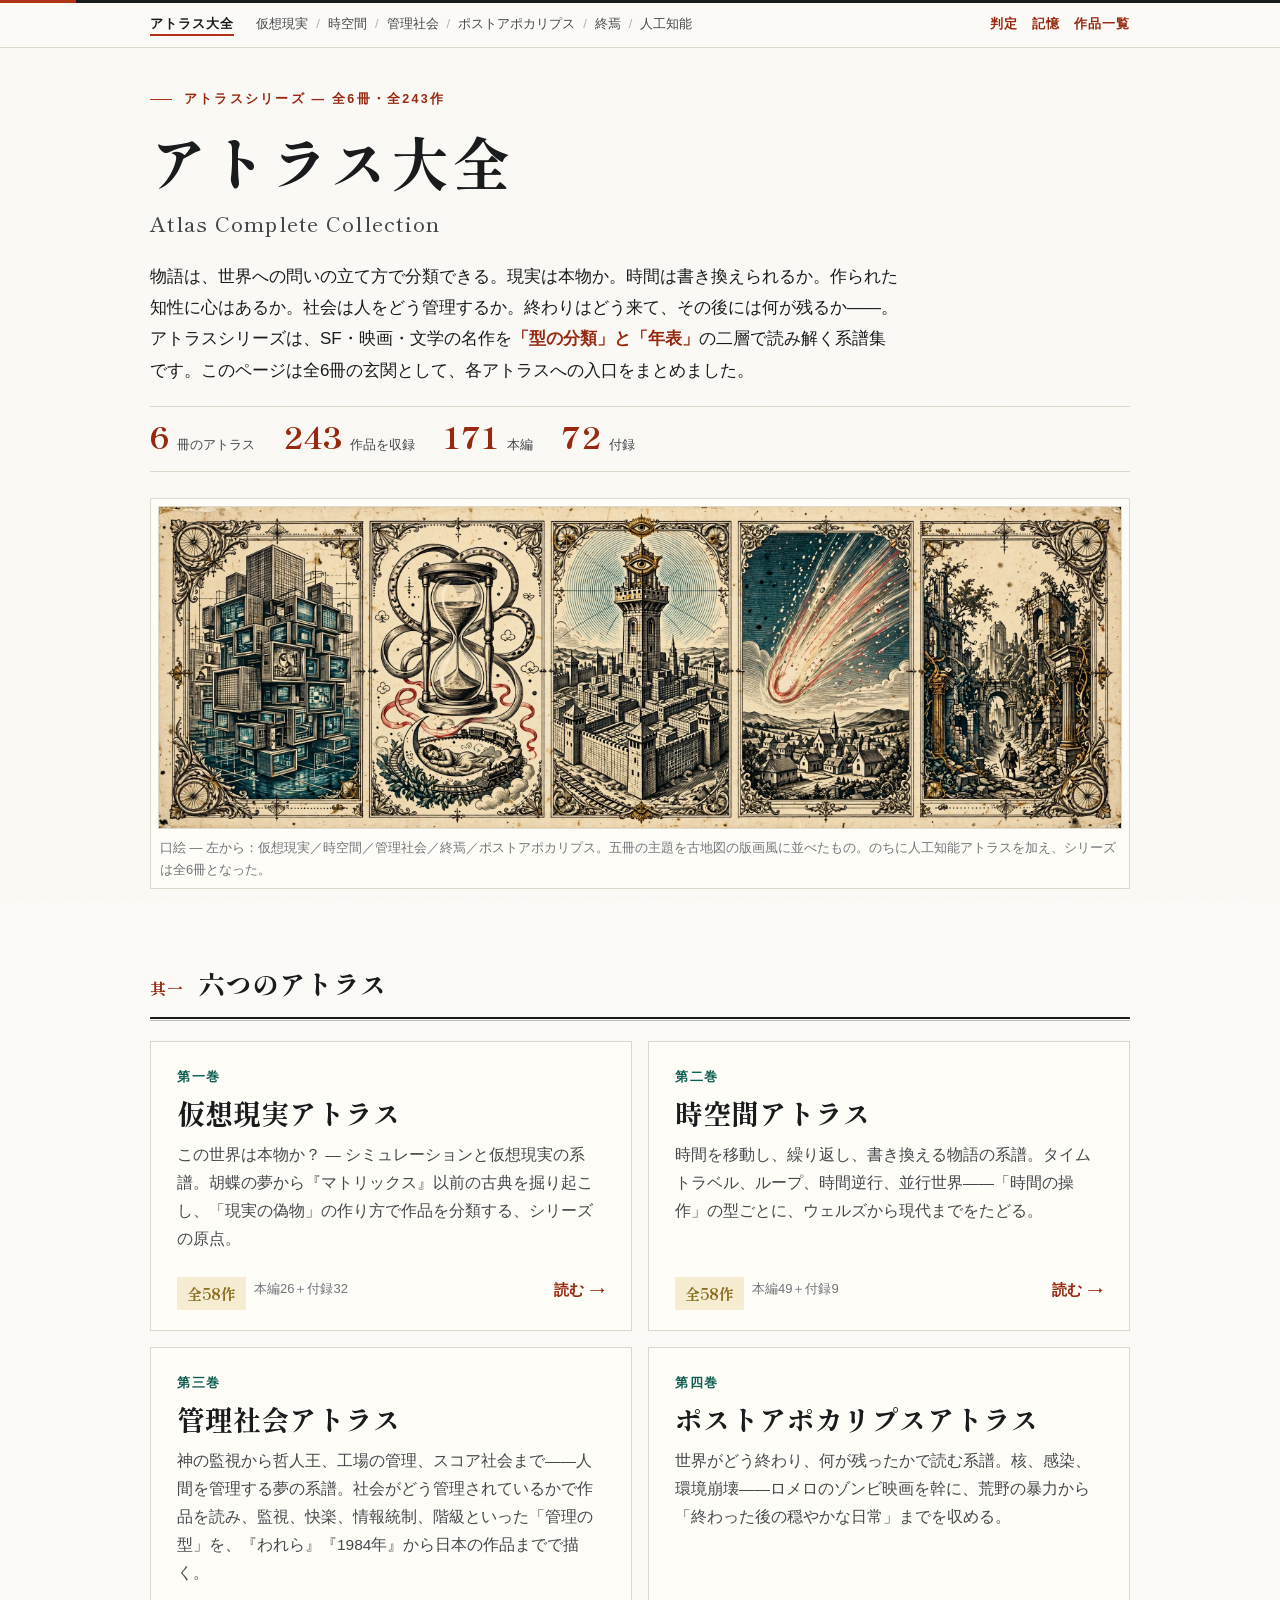
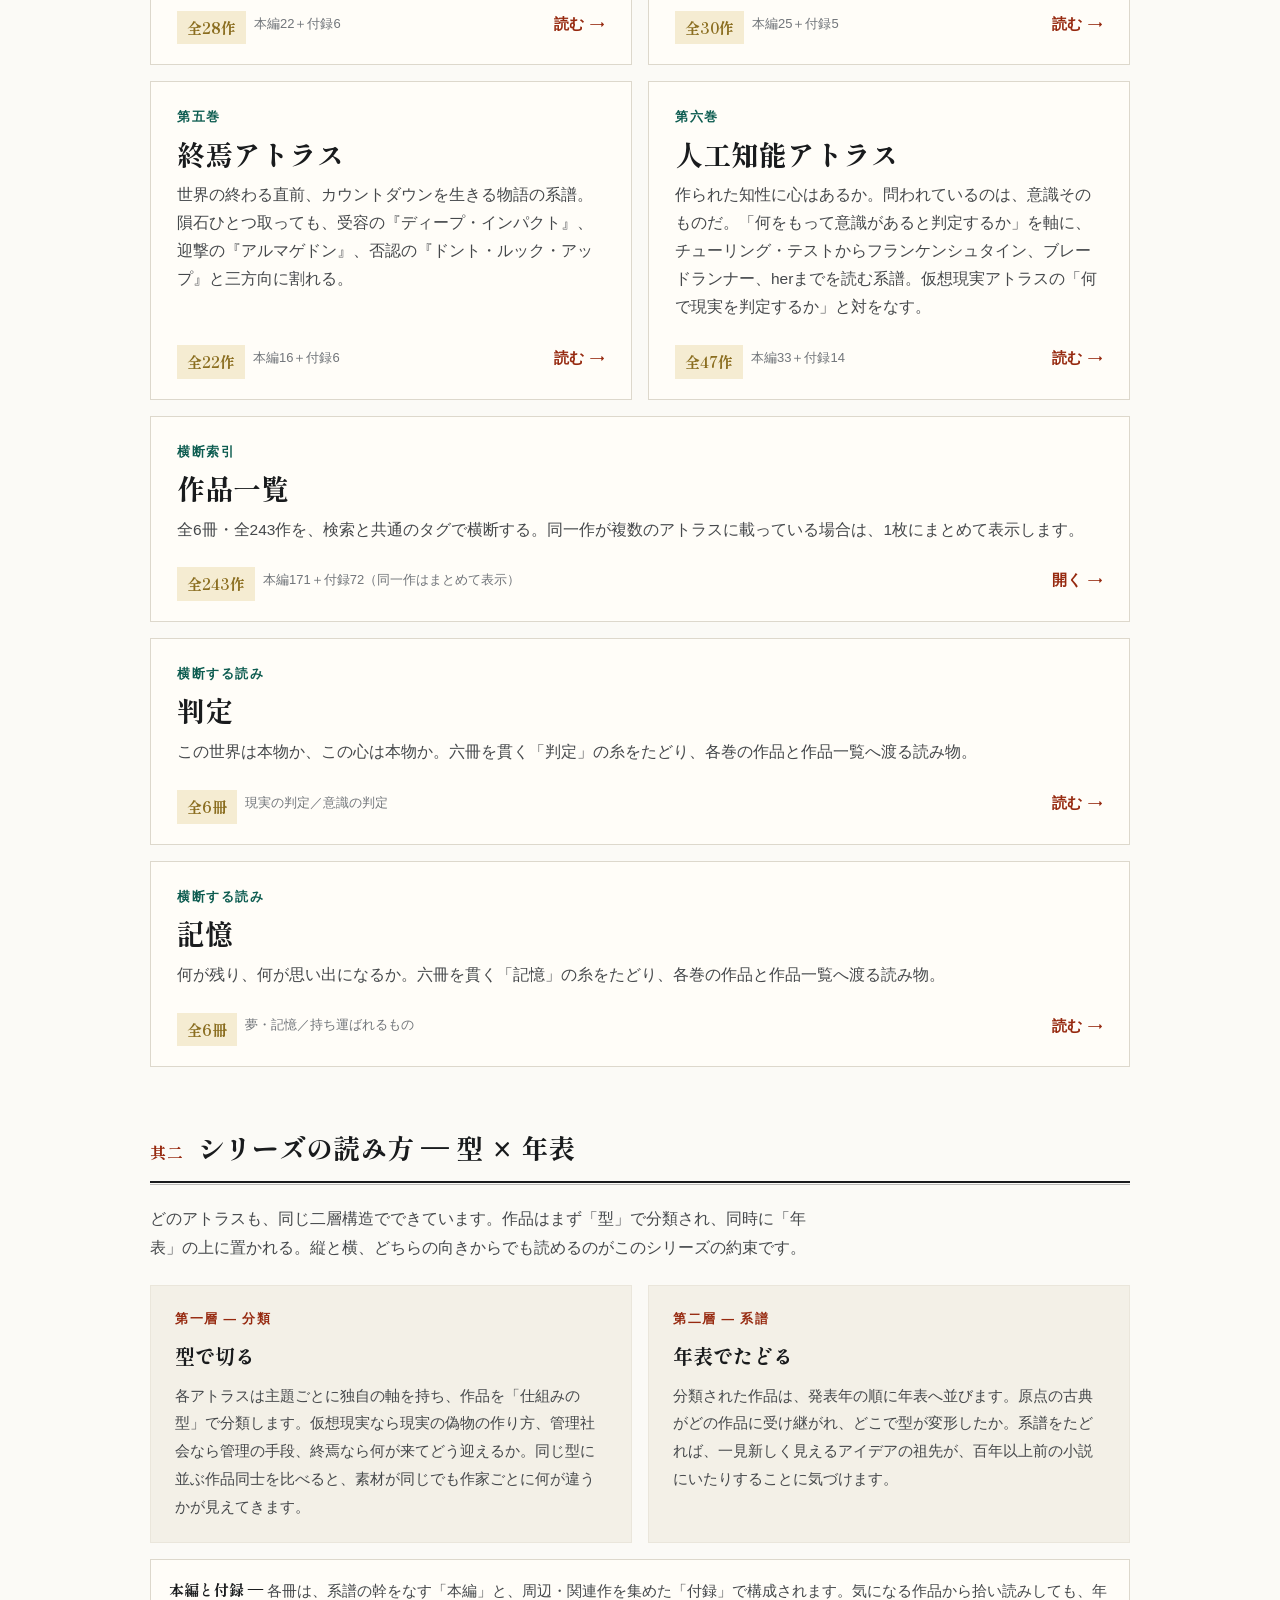
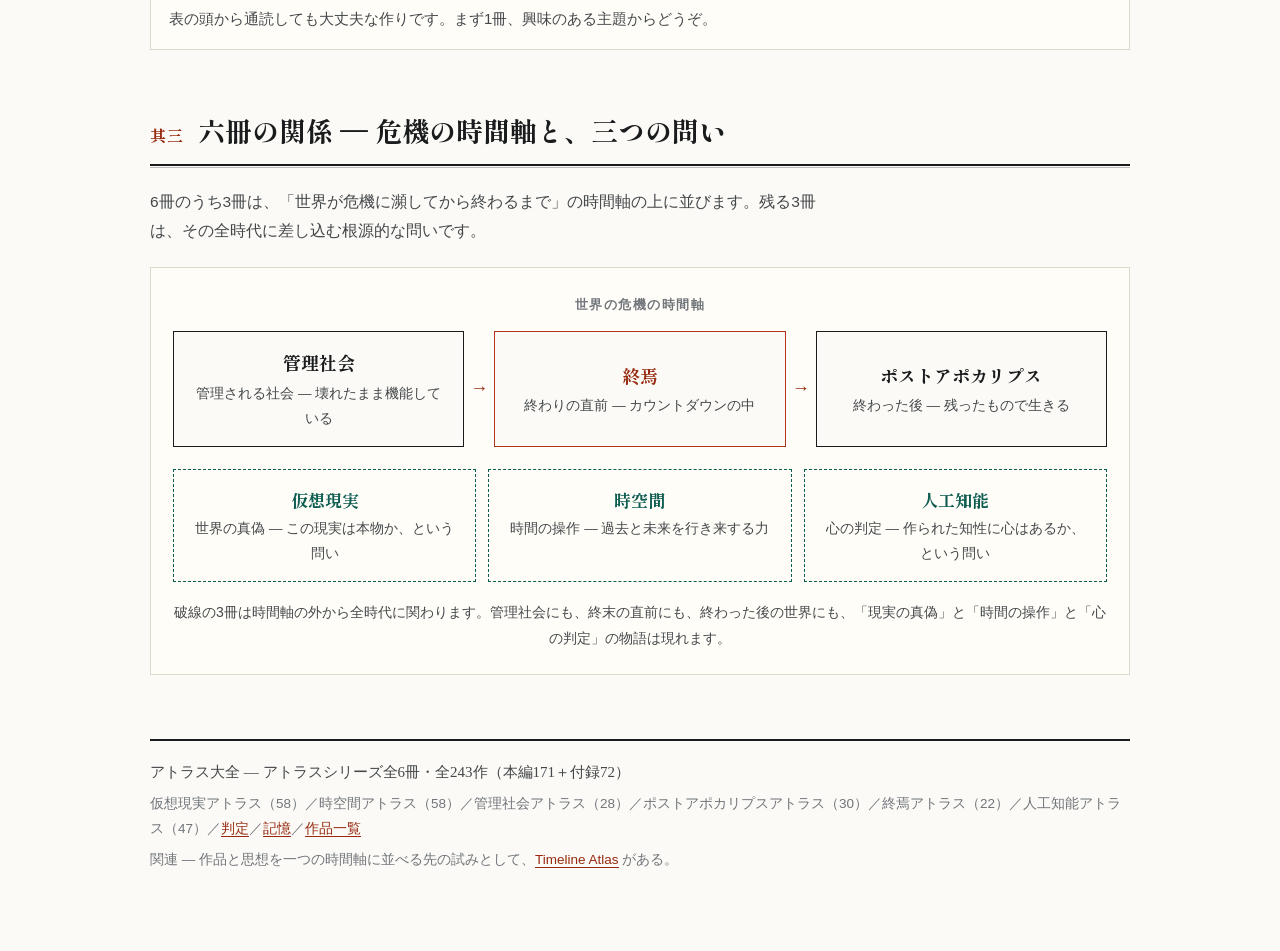
